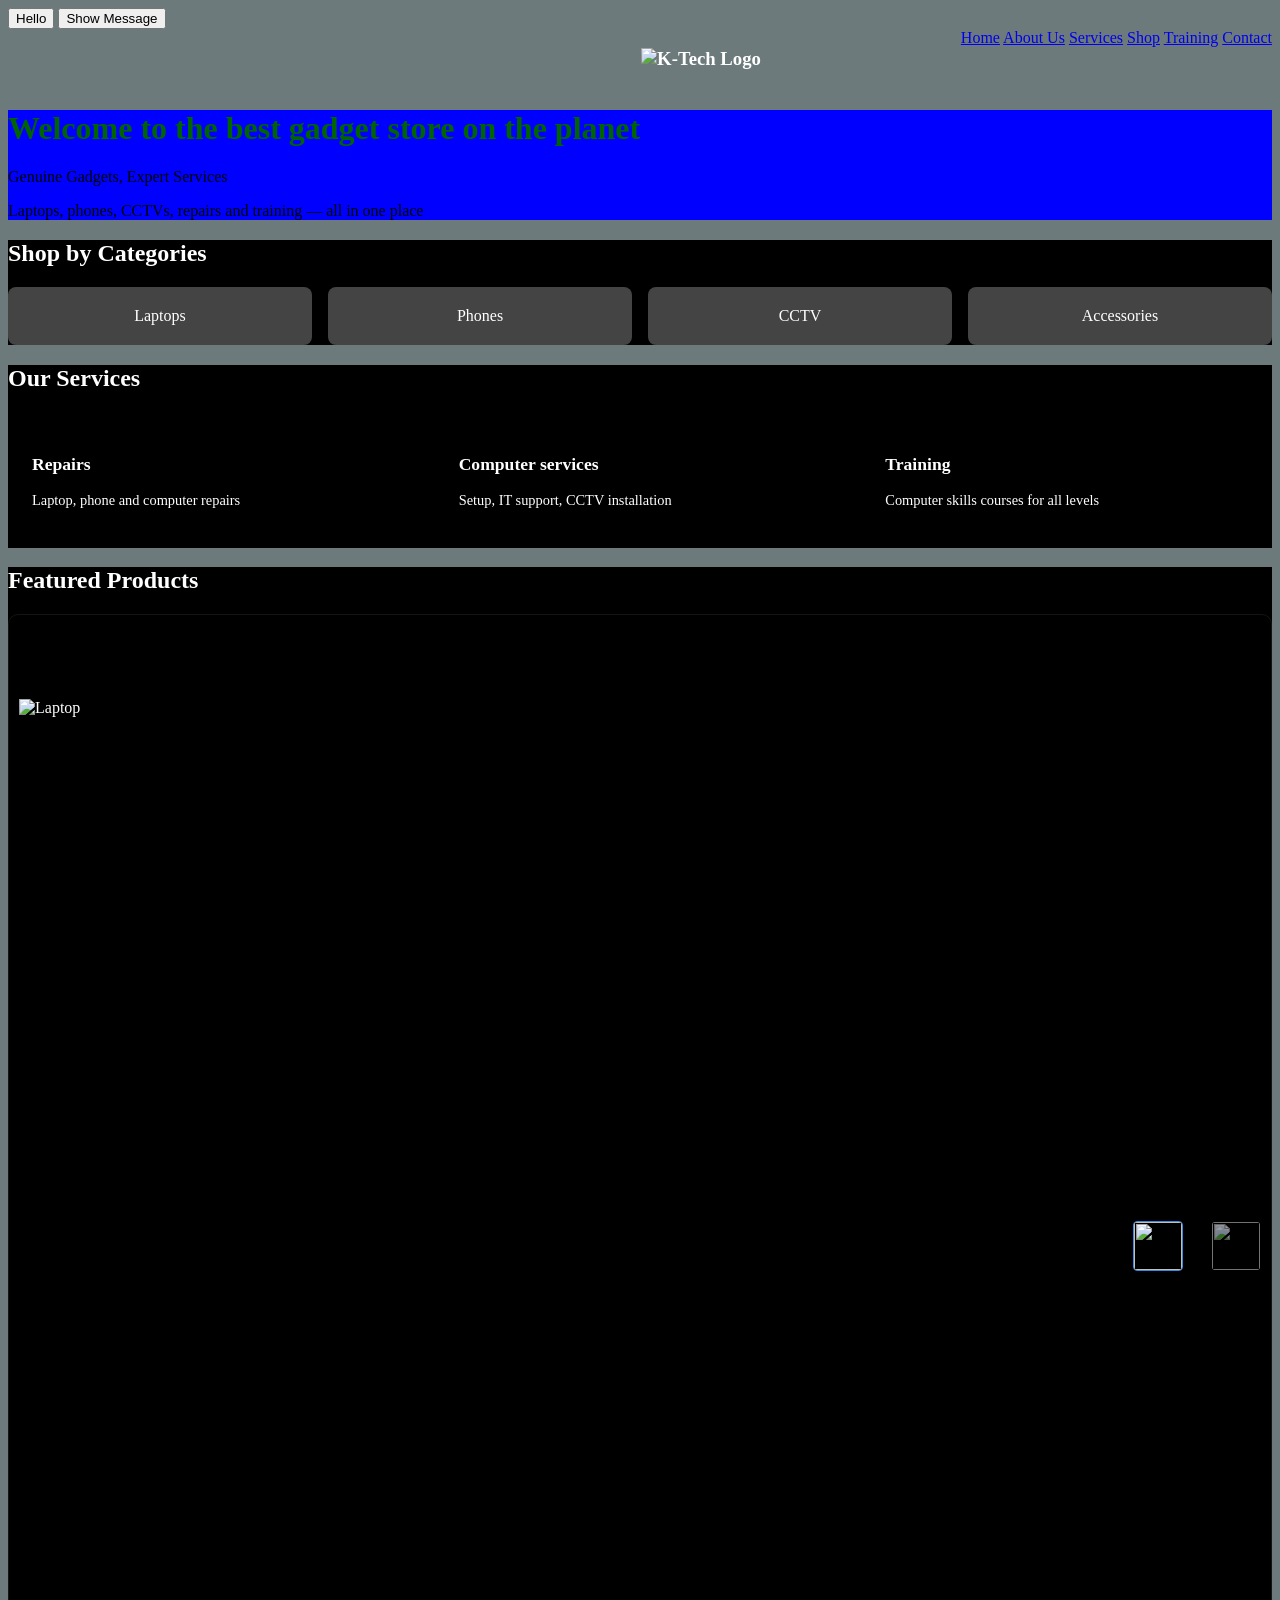
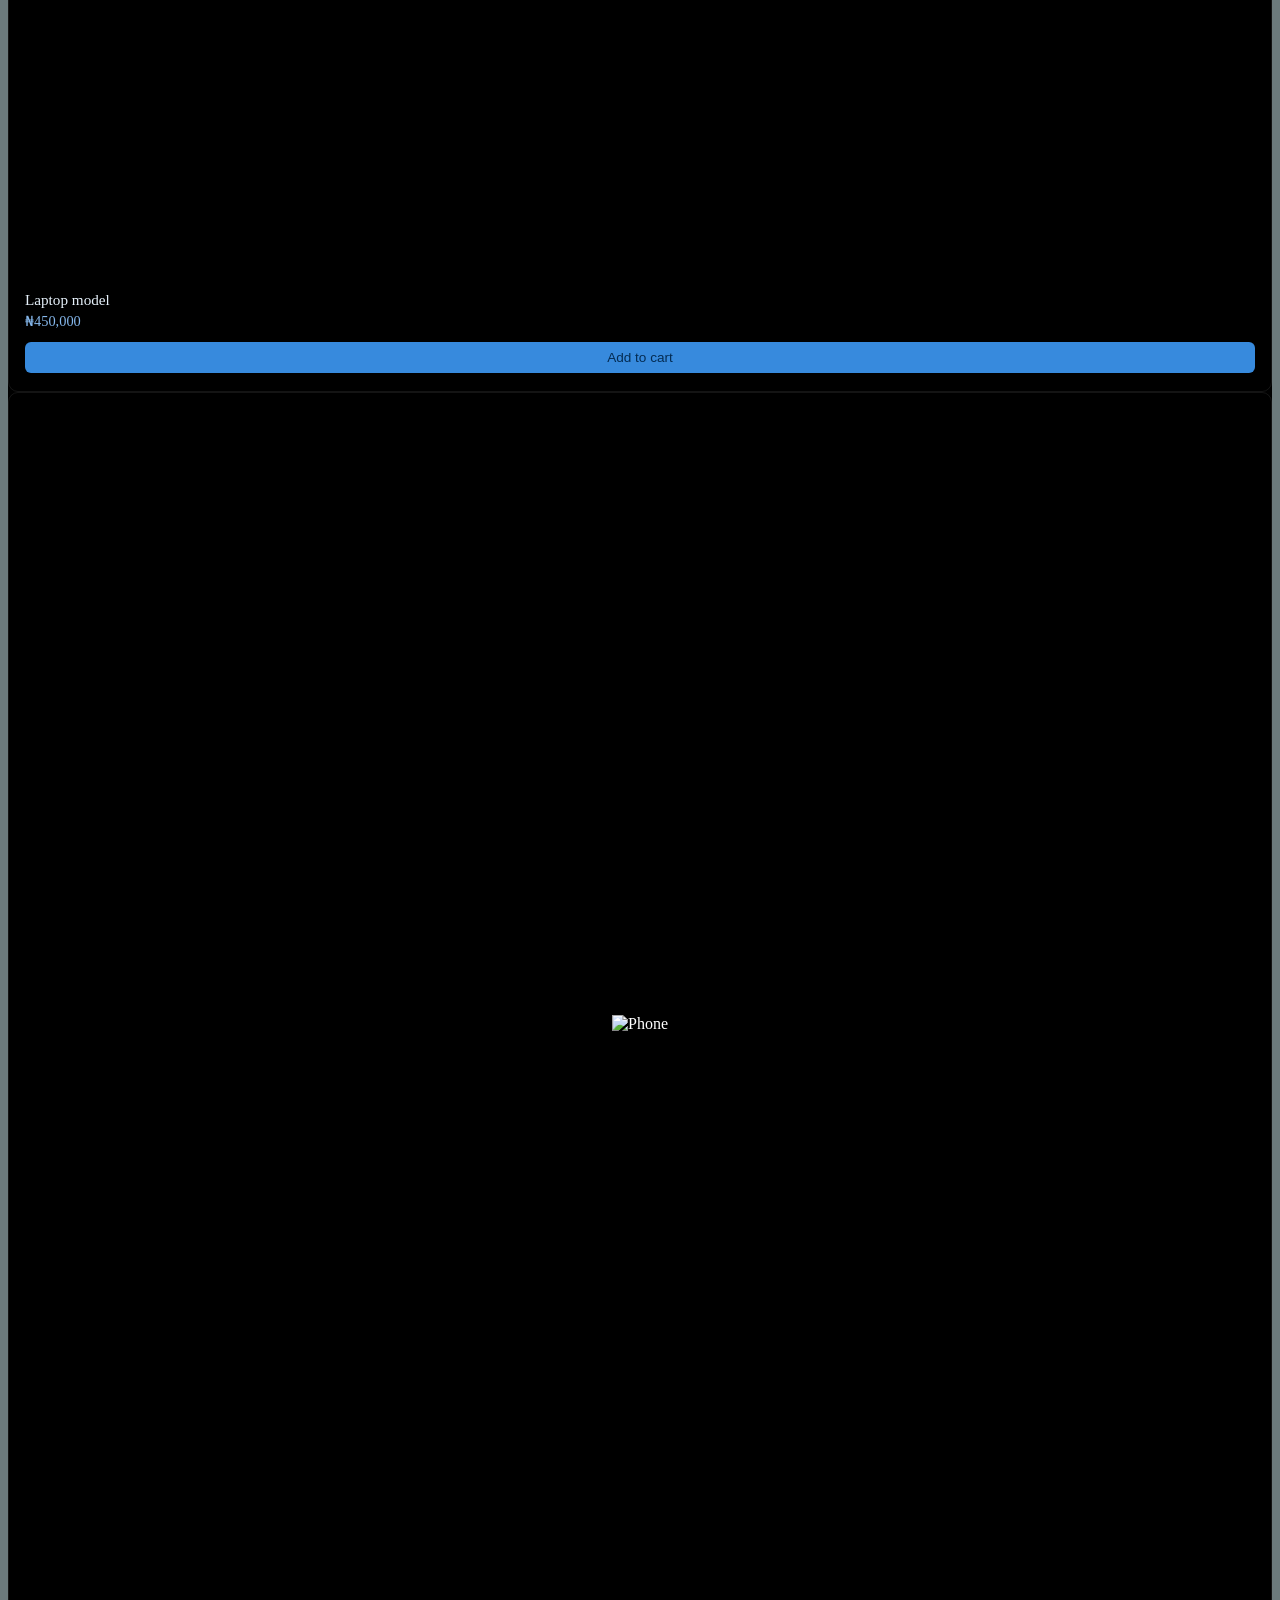
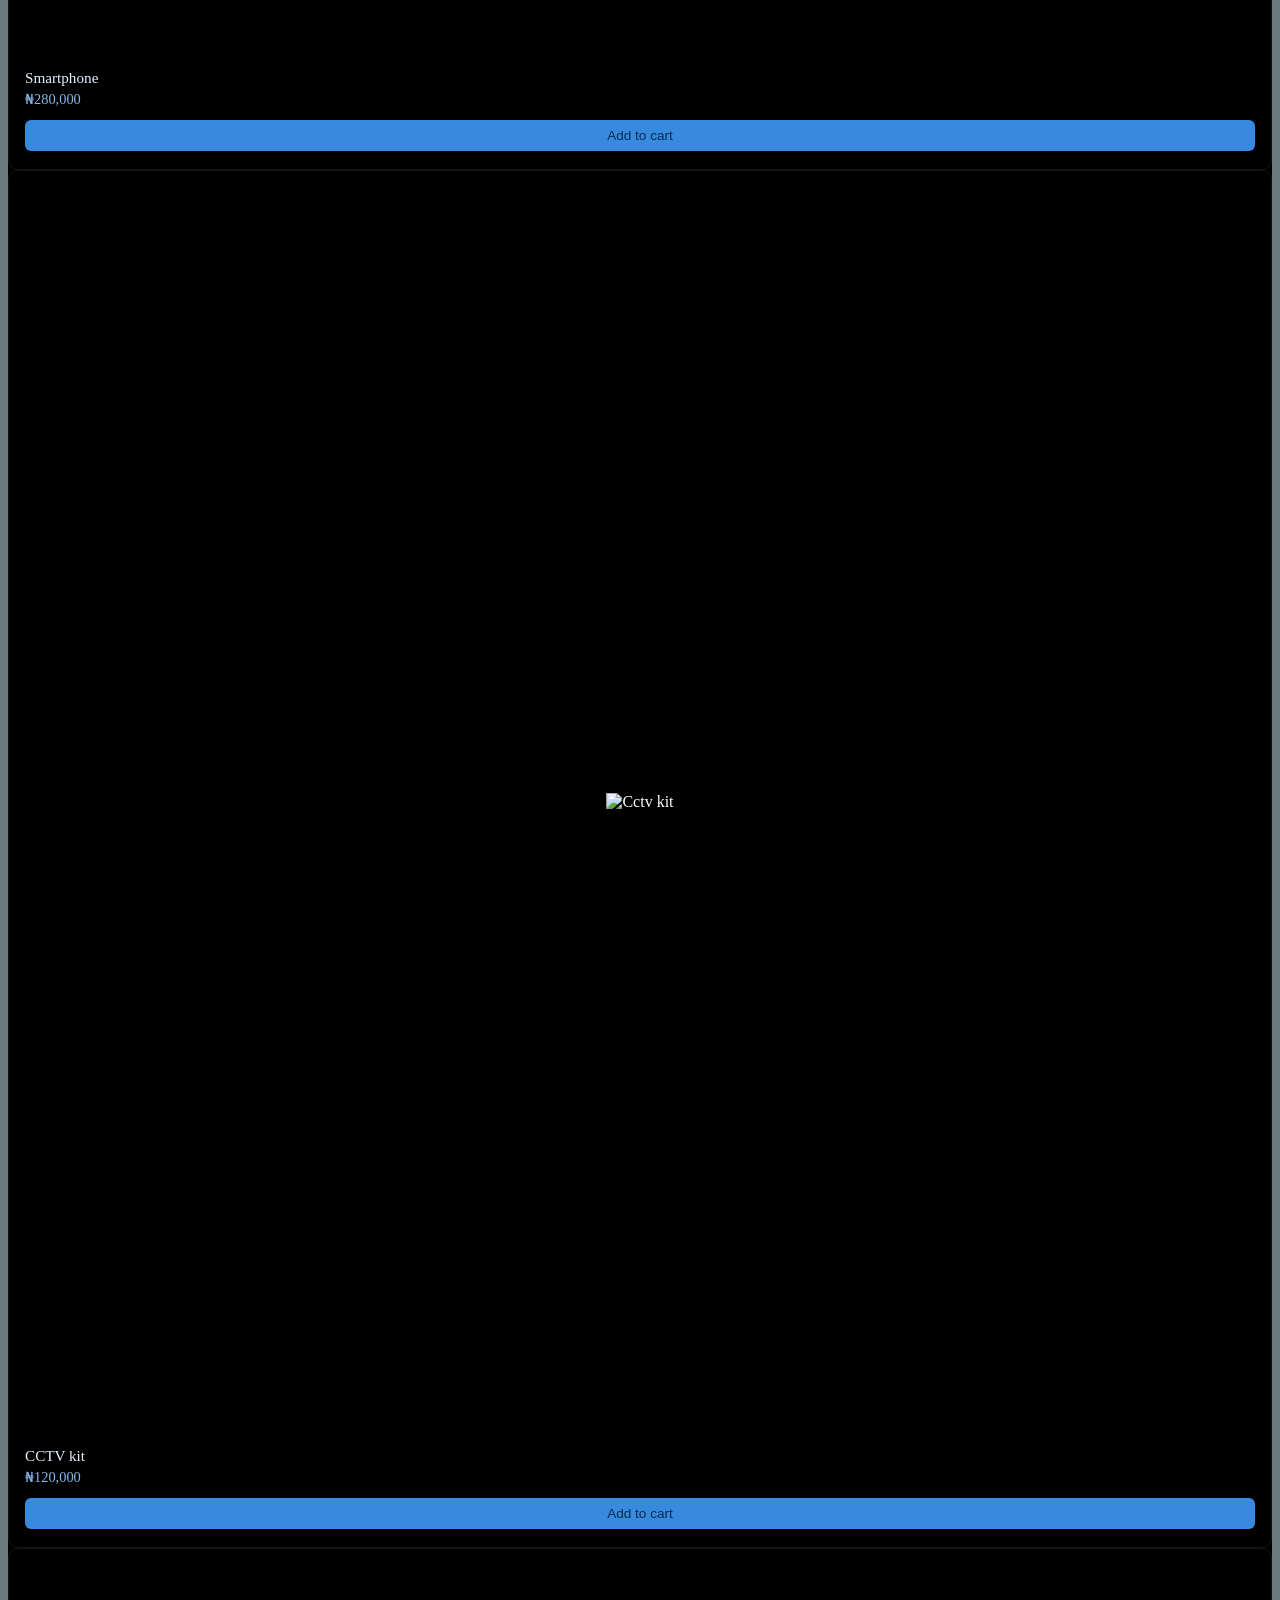
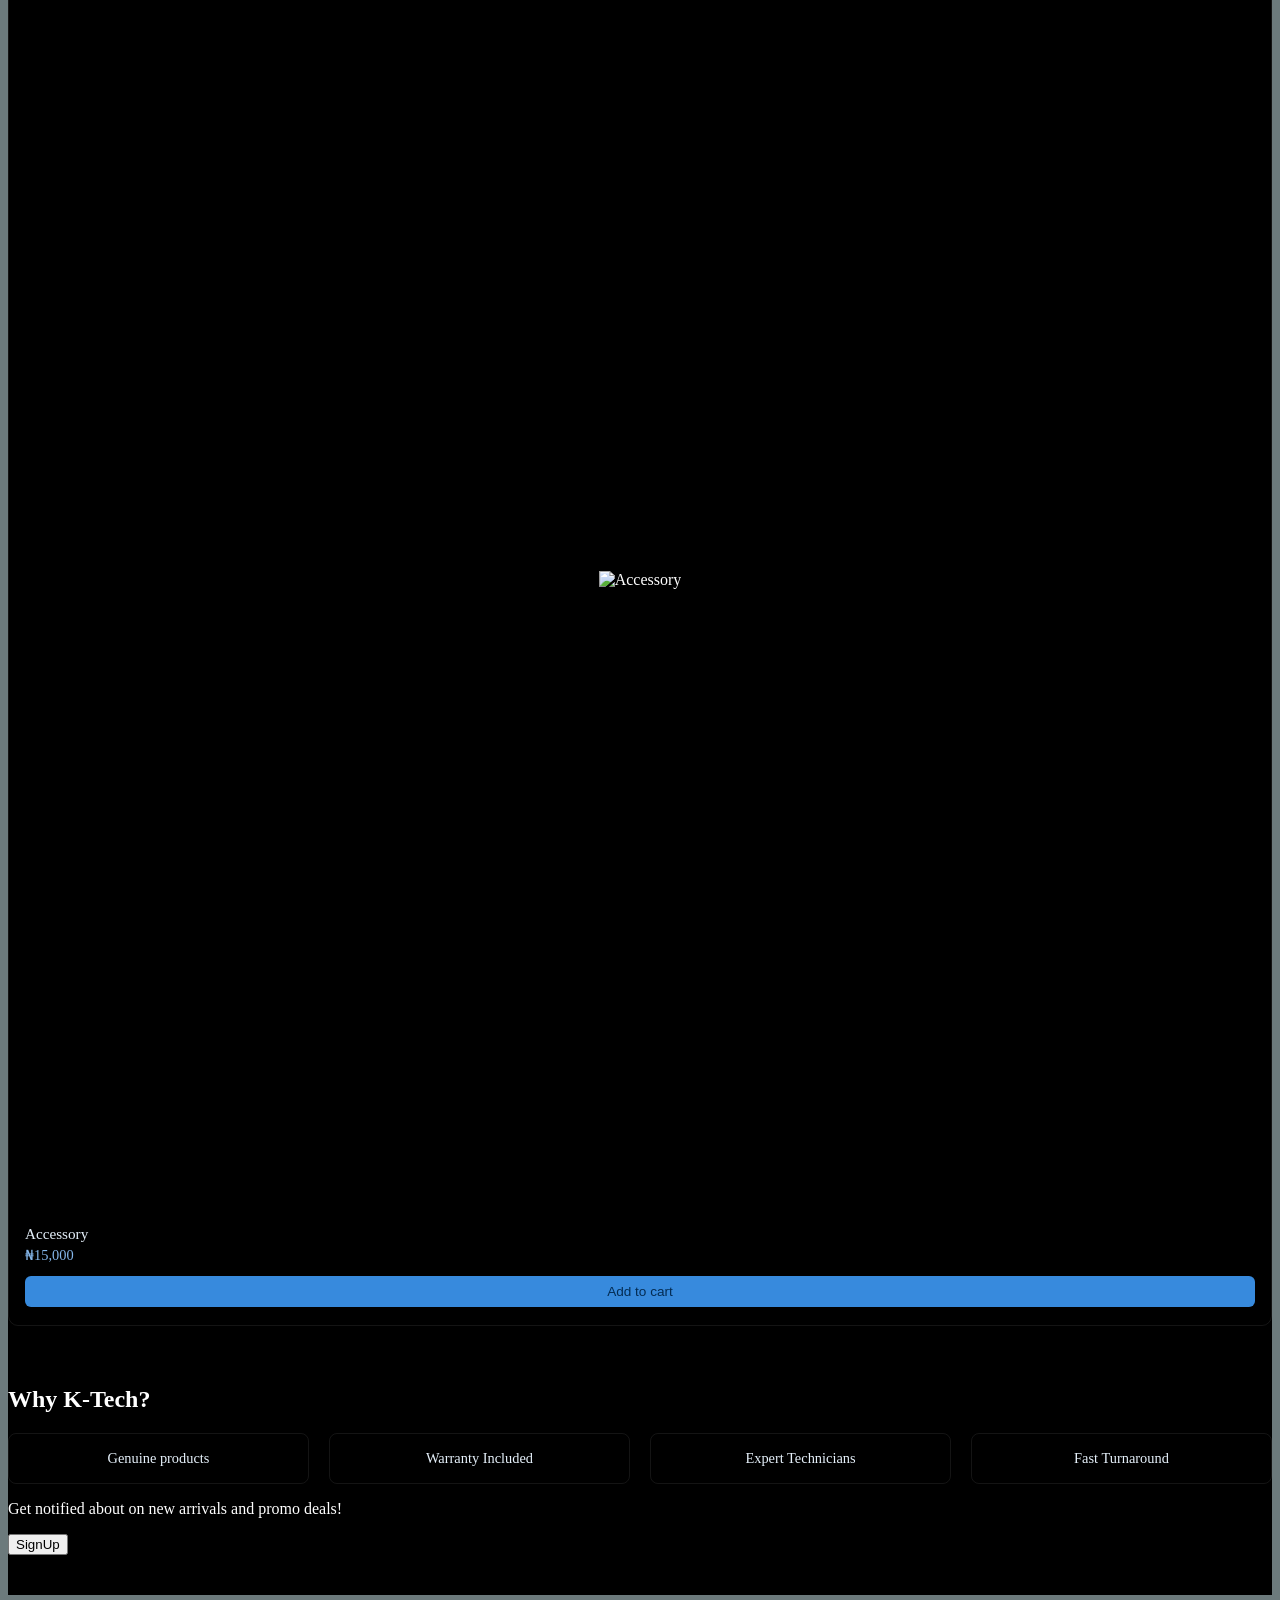
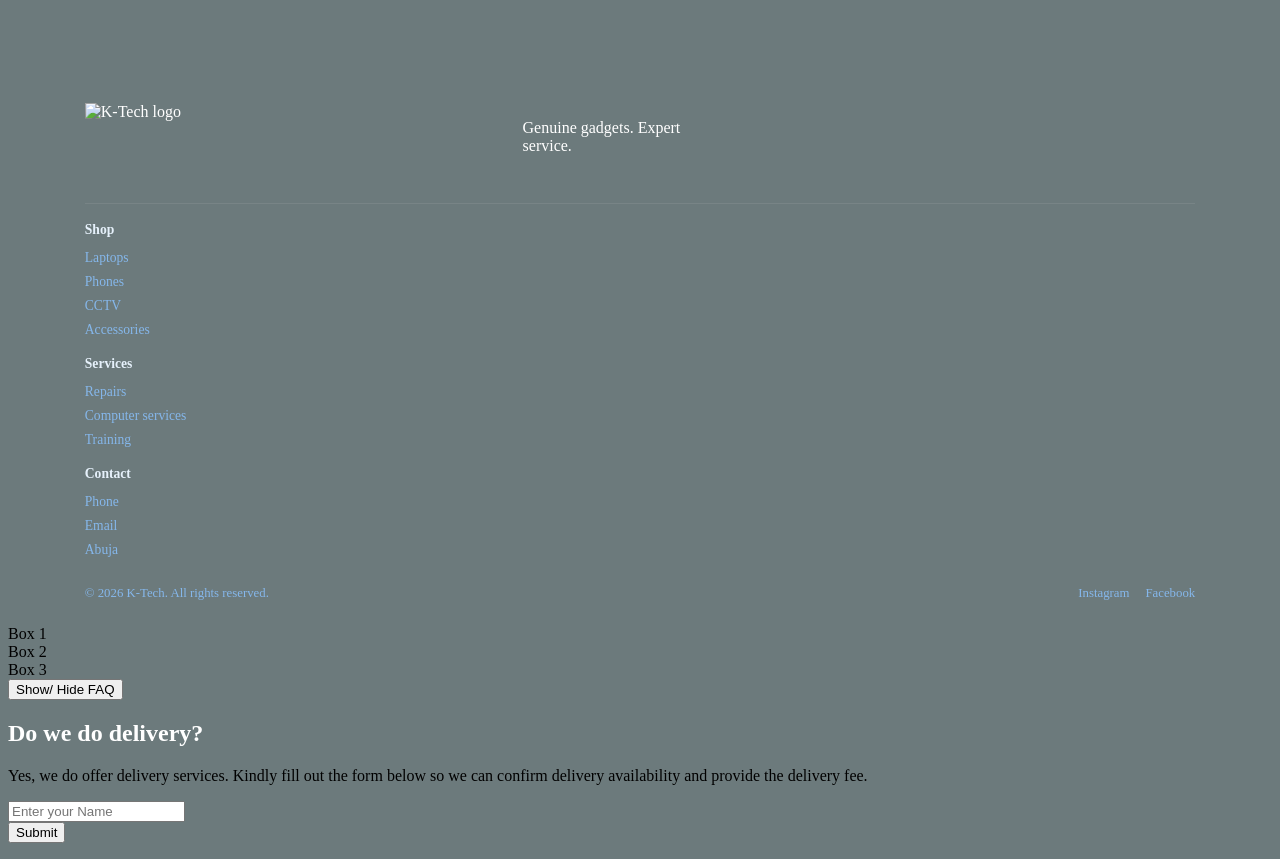
==== index.html @ 4f448a2f "Add files via upload" ====
<!DOCTYPE html>
<html lang="en">
<head>
    <meta charset="UTF-8">
    <meta name="viewport" content="width=device-width, initial-scale=1.0">
    <title>K-Tech</title>
    <link rel="stylesheet" href="style.css">
</head>
<button onclick="greetUser();">Hello</button>
<button id="messageBtn">Show Message</button>

<body>
    <header>
    <div class="Navbar">
        <h3><img class="logo-img" src="images/K-tech logoo.jpg" alt="K-Tech Logo"></h3>
    <nav>
        <a href="sample.html">Home</a>
        <a href="about-us.html">About Us</a>
        <a href="services.html">Services</a>
        <a href="shop.html">Shop</a>
        <a href="training.html">Training</a>
        <a href="contact.html">Contact</a>
    </nav>
    </div>
</header>
    <main>
        <h1>Welcome to K-Tech</h1>
        <p>Genuine Gadgets, Expert Services</p>
        <p>Laptops, phones, CCTVs, repairs and training — all in one place</p>
    </main>
        <section>
            <h2>Shop by Categories</h2>
            <div class="category-grid">
            <div class="category-tile">Laptops</div>
            <div class="category-tile">Phones</div>
            <div class="category-tile">CCTV</div>
            <div class="category-tile">Accessories</div>
        </div>
            </section>  
            <section>
                <h2>Our Services</h2>
                    <div class="services-grid">
                        <div class="service-card">
                <h3>Repairs</h3>
                        <p>Laptop, phone and computer repairs</p>
                    </div>
    <div class="service-card">
        <h3>Computer services</h3>
        <p>Setup, IT support, CCTV installation</p>
    </div>
    <div class="service-card">
      <h3>Training</h3>
      <p>Computer skills courses for all levels</p>
    </div>
  </section>
  <section>
            <h2>Featured Products</h2>
            <div class="Products-grid">
                    <div class="product-card">
                        <div class="product-thumb"> 
       <img class="main-img" src="images/Laptop.jpg" alt="Laptop">
       <div class="thumb-row">
        <img src="images/Laptop2.jpg" class="thumb active" onclick="swapImage(this)">
        <img src="images/Laptop3.jpg" class="thumb" onclick="swapImage(this)">
       </div>
                        </div>
      <div class="product-info">
        <div class="product-name">Laptop model</div>
        <div class="product-price">₦450,000</div>
        <button class="btn-add">Add to cart</button>
      </div>
    </div>
    <div class="product-card">
   <div class="product-thumb">
        <img src="images/Phone.jpg" alt="Phone">
      </div>
      <div class="product-info">
        <div class="product-name">Smartphone</div>
        <div class="product-price">₦280,000</div>
        <button class="btn-add">Add to cart</button>
      </div>
    </div>
    <div class="product-card">
     <div class="product-thumb">
      <img src="images/CCTV.jpg" alt="Cctv kit">
     </div>
      <div class="product-info">
        <div class="product-name">CCTV kit</div>
        <div class="product-price">₦120,000</div>
        <button class="btn-add">Add to cart</button>
      </div>
    </div>
    <div class="product-card">
      <div class="product-thumb">
        <img src="images/Accessories.jpg" alt="Accessory">
      </div>
      <div class="product-info">
        <div class="product-name">Accessory</div>
        <div class="product-price">₦15,000</div>
        <button class="btn-add">Add to cart</button>
      </div>
    </div>
  </div>
        </section>  
        <section class="about-us">
            <h2>Why K-Tech?</h2>
            <div class="badge-grid">
            <div class="badge-item">
        <div class="badge-text">Genuine products</div>
    </div>
    <div class="badge-item">
        <div class="badge-text">Warranty Included</div>
    </div>
    <div class="badge-item">
        <div class="badge-text">Expert Technicians</div>
    </div>
    <div class="badge-item">
        <div class="badge-text">Fast Turnaround</div>
    </div>
    </div>  
            <p>Get notified about on new arrivals and promo deals!</p>
            <button onclick="alert('Signing up...')">SignUp</button>
  </section>
    <footer>
  <div class="footer-top">
    <div class="footer-brand">
       <img class="logo-img footer-logo" src="images/K-tech logoo.jpg" alt="K-Tech logo">
      </div>
      <p>Genuine gadgets. Expert service.</p>
    </div>

    <div class="footer-links">
      <h4>Shop</h4>
      <a href="#">Laptops</a>
      <a href="#">Phones</a>
      <a href="#">CCTV</a>
      <a href="#">Accessories</a>
    </div>

    <div class="footer-links">
      <h4>Services</h4>
      <a href="#">Repairs</a>
      <a href="#">Computer services</a>
      <a href="#">Training</a>
    </div>

    <div class="footer-links">
      <h4>Contact</h4>
      <a href="tel:+2348163387101">Phone</a>
      <a href="mailto:Mrkush@ktech.com">Email</a>
      <a href="#">Abuja</a>
    </div>
  </div>

  <div class="footer-bottom">
    <span>© 2026 K-Tech. All rights reserved.</span>
    <div class="footer-social">
      <a href="#">Instagram</a>
      <a href="#">Facebook</a>
    </div>
  </div>
</footer>
    <div class="container">Box 1</div>
    <div class="container">Box 2</div>
    <div class="container">Box 3</div>
   
    <button id="toggleBtn">Show/ Hide FAQ</button>
      <div id="infoBox">
        <h2>Do we do delivery?</h2>
        <p>
          Yes, we do offer delivery services. Kindly fill out the form below so we can confirm delivery availability and provide the delivery fee.</p>
      </div>
    <form id="ContactForm" action="">
      <input type="text" id= "nameInput" placeholder="Enter your Name"> <br>
      <button type="submit">Submit</button>
    </form>
    <p id="message"></p>
    
    <script src="app.js"></script>
    
    
</body>
</html>
---- style.css ----
body{
    background-color:#6c7a7c;
}
    Main{
        background-color:blue;
    }
    h1{
        color: darkgreen;
}
h2{
    color: white;
}
section{
    background-color:black;
    color: white;
}   
article{
    color: white;
}
footer{
    color: white;
}
.category-grid {
    display: grid;
    grid-template-columns: repeat(auto-fit, minmax(150px, 1fr));
    gap: 16px;
}
.category-tile {
    background-color: #444;
    color: white;
    padding: 20px;
    text-align: center;
    border-radius: 8px;
    transition: background-color 0.3s ease;
}
.category-tile:hover {
  border-color: #378ADD;
  transform: translateY(-3px);
}
.services-grid {
    display: grid;
    grid-template-columns: repeat(auto-fit, minmax(200px, 1fr));
    gap: 16px;
}
.service-card {
    background-color: var(--service-teal);
    padding: 24px;
    border-radius: 8px;
}
.service-card h3 {
  color: var(--text-dark);
  font-size: 1.1rem;
}

.service-card p {
  color: var(--text-mid);
  font-size: 0.9rem;
  margin-top: 6px;
}

.Container{
    background-color:brown;
    color: white;
    max-width: 1100px;
    margin: 0 auto;
    padding: 0 20px;
}
.services{
    display: flex;
    gap: 20px;
    justify-content: center;
}
.services1{
    color: white;
}
.services2{
    color: white;
}
.services3{
    color: white;
}
.Products{
    display: grid;
    gap: 24px;
    justify-content: center;
}
.Product1{
    color: white;
}
.Product2{
    color: white;
}
.Product3{
    color: white;
}
.Product4{
    color: white;
}
.Navbar{
    display: flex;
    gap: 200px;
    justify-content: end;
    color: white;
}
.product-grid {
  display: grid;
  grid-template-columns: repeat(auto-fit, minmax(160px, 1fr));
  gap: 20px;
}

.product-card {
  background: var(--bg-card);
  border: 1px solid rgba(255,255,255,0.08);
  border-radius: 10px;
  overflow: hidden;
  transition: transform 0.15s ease, border-color 0.15s ease;
}

.product-card:hover {
  border-color: #378ADD;
  transform: translateY(-3px);
}

.product-thumb {
  aspect-ratio: 1 / 1;
  background: linear-gradient(135deg, #185FA5, #1D9E75);
  width: 100%;
  display: flex;
    align-items: center;
    Justify-content: center;
    background: var(--bg-card);
}

.product-thumb img {
  max-width: 100%;
  max-height: 100%;
  object-fit: contain;
  margin: 10px;
}

.main-img {
  width: 100%;
  aspect-ratio: 1 / 1;
  object-fit: contain;
  display: block;
  margin-bottom: 10px;
}

.thumb-row {
  display: flex;
  gap: 8px;
}

.thumb {
  width: 48px;
  height: 48px;
  object-fit: cover;
  border-radius: 4px;
  cursor: pointer;
  opacity: 0.6;
  border: 1px solid transparent;
  transition: opacity 0.15s ease, border-color 0.15s ease;
}

.thumb:hover {
  opacity: 0.9;
}

.thumb.active {
  opacity: 1;
  border-color: #378ADD;
}

.product-info {
  padding: 14px 16px 18px;
}

.product-name {
  font-weight: 500;
  color: #E6F1FB;
  font-size: 0.95rem;
}

.product-price {
  color: #85B7EB;
  font-size: 0.9rem;
  margin-top: 4px;
  margin-bottom: 12px;
}

.btn-add {
  width: 100%;
  padding: 8px 0;
  background: #378ADD;
  color: #042C53;
  border: none;
  border-radius: 6px;
  font-weight: 500;
  font-size: 0.85rem;
  cursor: pointer;
  transition: background 0.15s ease;
}

.btn-add:hover {
  background: #85B7EB;
}
.about-us{ 
    padding: 40px 0;
}
.badge-grid {
  display: grid;
  grid-template-columns: repeat(auto-fit, minmax(140px, 1fr));
  gap: 20px;
  margin-top: 20px;
}

.badge-item {
  background: var(--bg-card);
  border: 1px solid rgba(255,255,255,0.08);
  border-radius: 8px;
  padding: 16px;
  text-align: center;
}

.badge-text {
  color: #E6F1FB;
  font-size: 0.9rem;
  font-weight: 500;
}
footer {
  background: var(--bg-card);
  padding: 48px 6vw 24px;
  margin-top: 60px;
}

.footer-top {
  display: grid;
  grid-template-columns: 2fr 1fr 1fr 1fr;
  gap: 32px;
  padding-bottom: 32px;
  border-bottom: 1px solid rgba(255,255,255,0.08);
}

.logo-img {
  max-width: 100%;
  height: auto;
  display: block;
}
.footer-brand p {
  color: gold;
  font-size: 0.85rem;
  margin-top: 8px;
  justify-items: left;
  align-items: center;
}

.footer-links h4 {
  color: #E6F1FB;
  font-size: 0.85rem;
  margin-bottom: 12px;
}

.footer-links a {
  display: block;
  color: #85B7EB;
  font-size: 0.85rem;
  text-decoration: none;
  margin-bottom: 8px;
  transition: color 0.15s ease;
}

.footer-links a:hover {
  color: #E6F1FB;
}

.footer-bottom {
  display: flex;
  flex-wrap: wrap;
  justify-content: space-between;
  align-items: center;
  padding-top: 20px;
  font-size: 0.8rem;
  color: #85B7EB;
}

.footer-social {
  display: flex;
  gap: 16px;
}

.footer-social a {
  color: #85B7EB;
  text-decoration: none;
}

.footer-social a:hover {
  color: #E6F1FB;
}

@media (max-width: 640px) {
  .footer-top {
    grid-template-columns: 1fr 1fr;
  }
}

.hidden{
  display: none;
  color: white;
}
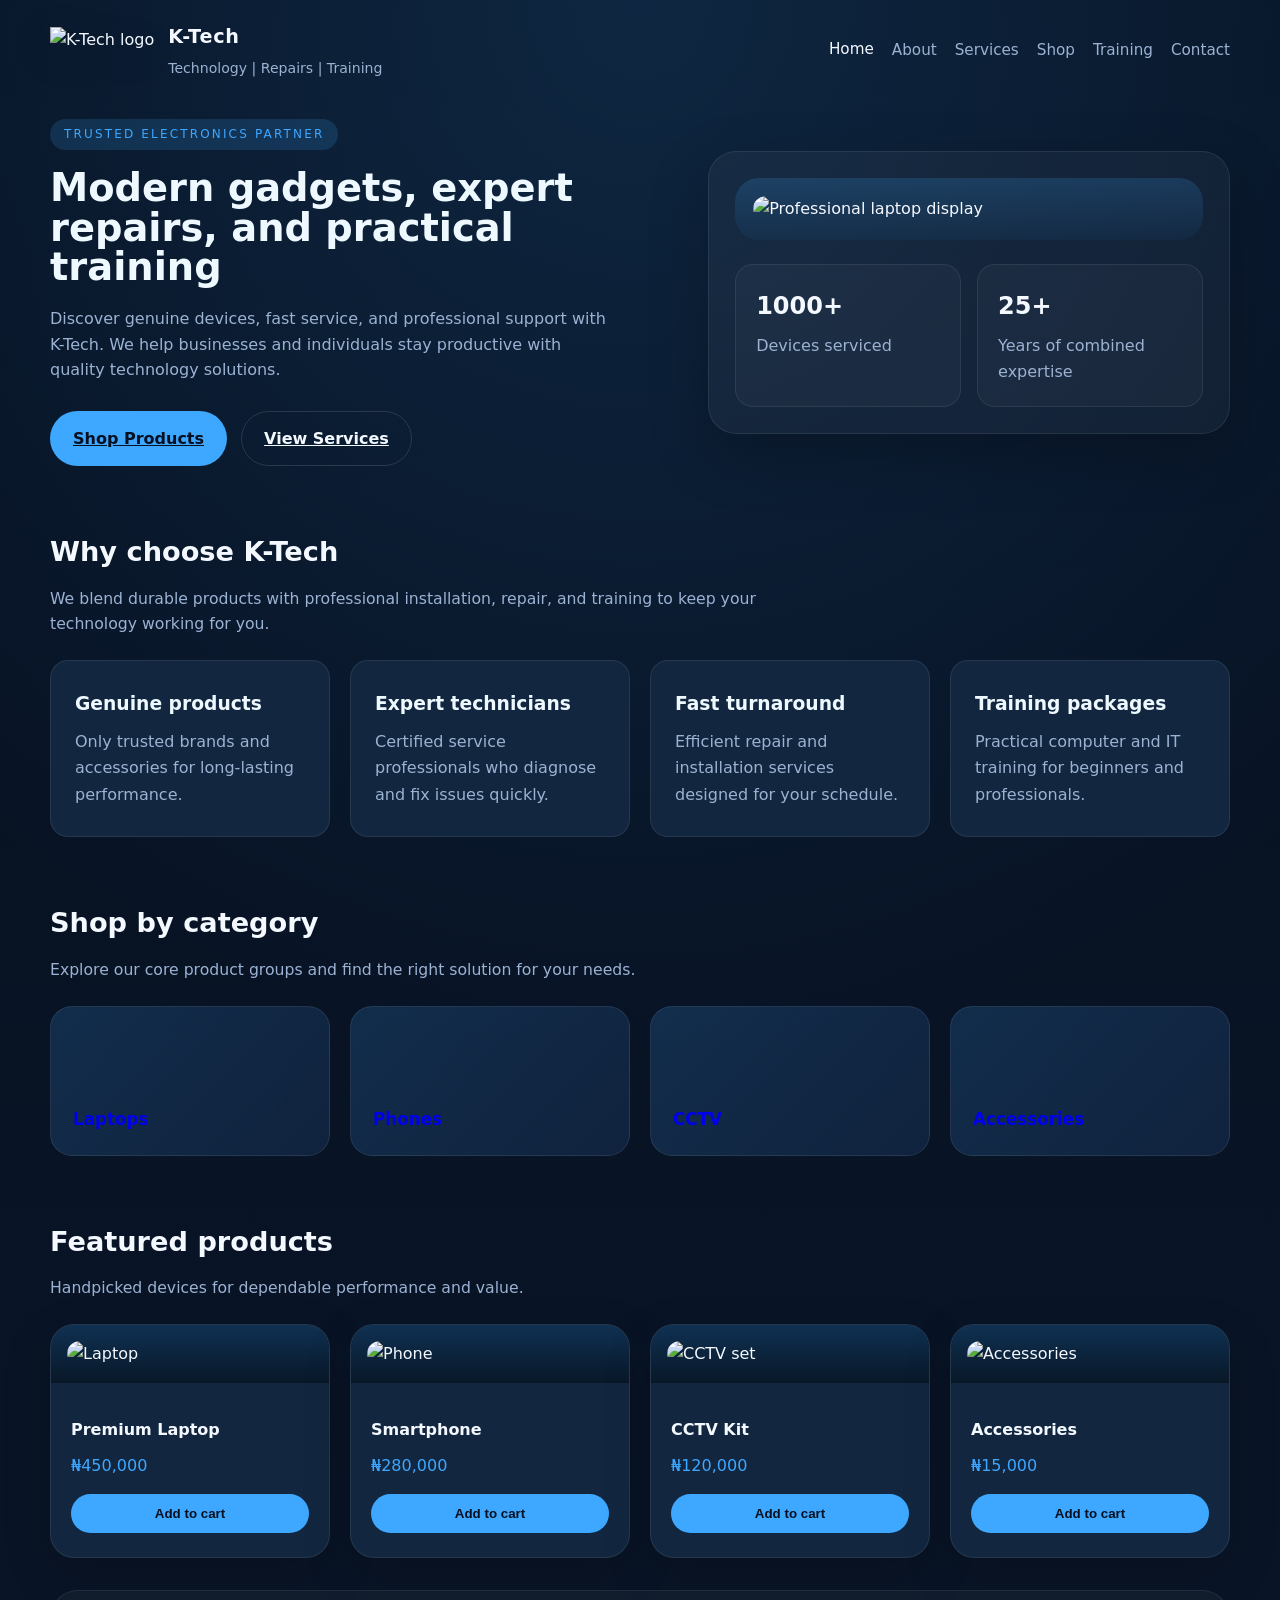
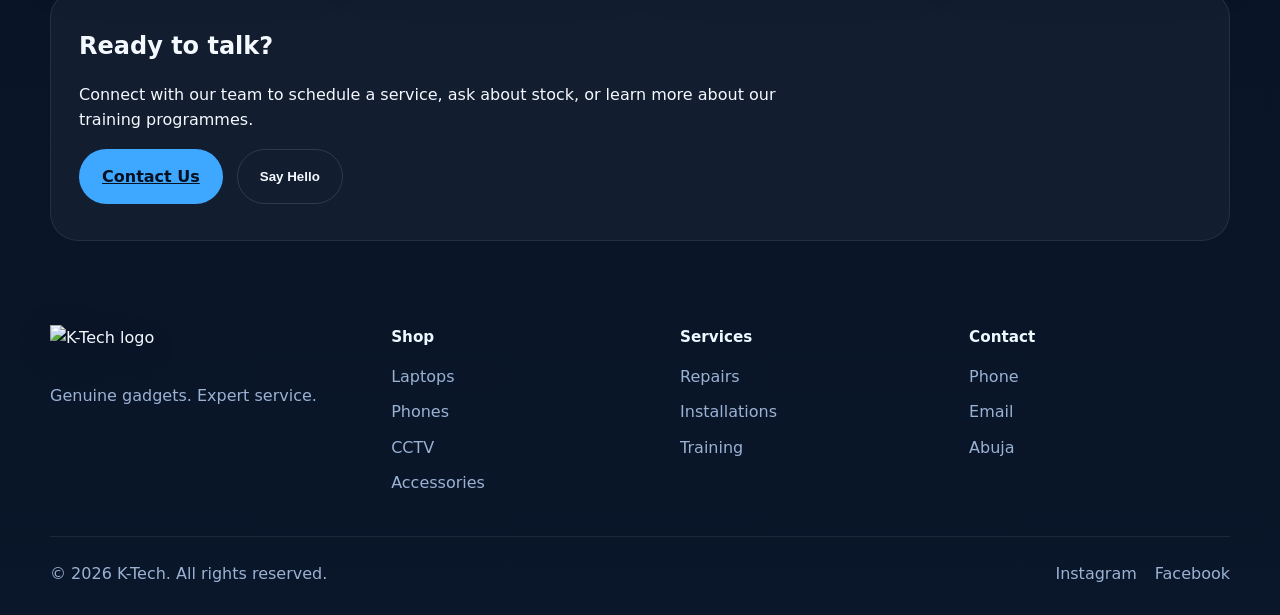
==== commit 6ab2b2a7: "Add files via upload" ====
--- a/index.html
+++ b/index.html
@@ -1,183 +1,206 @@
-<!DOCTYPE html>
-<html lang="en">
-<head>
-    <meta charset="UTF-8">
-    <meta name="viewport" content="width=device-width, initial-scale=1.0">
-    <title>K-Tech</title>
-    <link rel="stylesheet" href="style.css">
-</head>
-<button onclick="greetUser();">Hello</button>
-<button id="messageBtn">Show Message</button>
-
-<body>
-    <header>
-    <div class="Navbar">
-        <h3><img class="logo-img" src="images/K-tech logoo.jpg" alt="K-Tech Logo"></h3>
-    <nav>
-        <a href="sample.html">Home</a>
-        <a href="about-us.html">About Us</a>
-        <a href="services.html">Services</a>
-        <a href="shop.html">Shop</a>
-        <a href="training.html">Training</a>
-        <a href="contact.html">Contact</a>
-    </nav>
-    </div>
-</header>
-    <main>
-        <h1>Welcome to K-Tech</h1>
-        <p>Genuine Gadgets, Expert Services</p>
-        <p>Laptops, phones, CCTVs, repairs and training — all in one place</p>
-    </main>
-        <section>
-            <h2>Shop by Categories</h2>
-            <div class="category-grid">
-            <div class="category-tile">Laptops</div>
-            <div class="category-tile">Phones</div>
-            <div class="category-tile">CCTV</div>
-            <div class="category-tile">Accessories</div>
-        </div>
-            </section>  
-            <section>
-                <h2>Our Services</h2>
-                    <div class="services-grid">
-                        <div class="service-card">
-                <h3>Repairs</h3>
-                        <p>Laptop, phone and computer repairs</p>
-                    </div>
-    <div class="service-card">
-        <h3>Computer services</h3>
-        <p>Setup, IT support, CCTV installation</p>
-    </div>
-    <div class="service-card">
-      <h3>Training</h3>
-      <p>Computer skills courses for all levels</p>
-    </div>
-  </section>
-  <section>
-            <h2>Featured Products</h2>
-            <div class="Products-grid">
-                    <div class="product-card">
-                        <div class="product-thumb"> 
-       <img class="main-img" src="images/Laptop.jpg" alt="Laptop">
-       <div class="thumb-row">
-        <img src="images/Laptop2.jpg" class="thumb active" onclick="swapImage(this)">
-        <img src="images/Laptop3.jpg" class="thumb" onclick="swapImage(this)">
-       </div>
-                        </div>
-      <div class="product-info">
-        <div class="product-name">Laptop model</div>
-        <div class="product-price">₦450,000</div>
-        <button class="btn-add">Add to cart</button>
-      </div>
-    </div>
-    <div class="product-card">
-   <div class="product-thumb">
-        <img src="images/Phone.jpg" alt="Phone">
-      </div>
-      <div class="product-info">
-        <div class="product-name">Smartphone</div>
-        <div class="product-price">₦280,000</div>
-        <button class="btn-add">Add to cart</button>
-      </div>
-    </div>
-    <div class="product-card">
-     <div class="product-thumb">
-      <img src="images/CCTV.jpg" alt="Cctv kit">
-     </div>
-      <div class="product-info">
-        <div class="product-name">CCTV kit</div>
-        <div class="product-price">₦120,000</div>
-        <button class="btn-add">Add to cart</button>
-      </div>
-    </div>
-    <div class="product-card">
-      <div class="product-thumb">
-        <img src="images/Accessories.jpg" alt="Accessory">
-      </div>
-      <div class="product-info">
-        <div class="product-name">Accessory</div>
-        <div class="product-price">₦15,000</div>
-        <button class="btn-add">Add to cart</button>
-      </div>
-    </div>
-  </div>
-        </section>  
-        <section class="about-us">
-            <h2>Why K-Tech?</h2>
-            <div class="badge-grid">
-            <div class="badge-item">
-        <div class="badge-text">Genuine products</div>
-    </div>
-    <div class="badge-item">
-        <div class="badge-text">Warranty Included</div>
-    </div>
-    <div class="badge-item">
-        <div class="badge-text">Expert Technicians</div>
-    </div>
-    <div class="badge-item">
-        <div class="badge-text">Fast Turnaround</div>
-    </div>
-    </div>  
-            <p>Get notified about on new arrivals and promo deals!</p>
-            <button onclick="alert('Signing up...')">SignUp</button>
-  </section>
-    <footer>
-  <div class="footer-top">
-    <div class="footer-brand">
-       <img class="logo-img footer-logo" src="images/K-tech logoo.jpg" alt="K-Tech logo">
-      </div>
-      <p>Genuine gadgets. Expert service.</p>
-    </div>
-
-    <div class="footer-links">
-      <h4>Shop</h4>
-      <a href="#">Laptops</a>
-      <a href="#">Phones</a>
-      <a href="#">CCTV</a>
-      <a href="#">Accessories</a>
-    </div>
-
-    <div class="footer-links">
-      <h4>Services</h4>
-      <a href="#">Repairs</a>
-      <a href="#">Computer services</a>
-      <a href="#">Training</a>
-    </div>
-
-    <div class="footer-links">
-      <h4>Contact</h4>
-      <a href="tel:+2348163387101">Phone</a>
-      <a href="mailto:Mrkush@ktech.com">Email</a>
-      <a href="#">Abuja</a>
-    </div>
-  </div>
-
-  <div class="footer-bottom">
-    <span>© 2026 K-Tech. All rights reserved.</span>
-    <div class="footer-social">
-      <a href="#">Instagram</a>
-      <a href="#">Facebook</a>
-    </div>
-  </div>
-</footer>
-    <div class="container">Box 1</div>
-    <div class="container">Box 2</div>
-    <div class="container">Box 3</div>
-   
-    <button id="toggleBtn">Show/ Hide FAQ</button>
-      <div id="infoBox">
-        <h2>Do we do delivery?</h2>
-        <p>
-          Yes, we do offer delivery services. Kindly fill out the form below so we can confirm delivery availability and provide the delivery fee.</p>
-      </div>
-    <form id="ContactForm" action="">
-      <input type="text" id= "nameInput" placeholder="Enter your Name"> <br>
-      <button type="submit">Submit</button>
-    </form>
-    <p id="message"></p>
-    
-    <script src="app.js"></script>
-    
-    
-</body>
-</html>+﻿<!DOCTYPE html>
+<html lang="en">
+<head>
+  <meta charset="UTF-8">
+  <meta name="viewport" content="width=device-width, initial-scale=1.0">
+  <title>K-Tech | Professional Electronics & Services</title>
+  <link rel="stylesheet" href="style.css">
+</head>
+<body>
+  <div class="page-shell">
+    <header class="site-header">
+      <a href="index.html" class="brand-link">
+        <img class="logo-img" src="images/K-Tech logo.png" alt="K-Tech logo">
+        <div class="brand-copy">
+          <span class="brand-title">K-Tech</span>
+          <span class="brand-tagline">Technology | Repairs | Training</span>
+        </div>
+      </a>
+
+      <nav class="main-nav">
+        <a href="index.html" class="active">Home</a>
+        <a href="about-us.html">About</a>
+        <a href="services.html">Services</a>
+        <a href="shop.html">Shop</a>
+        <a href="training.html">Training</a>
+        <a href="contact.html">Contact</a>
+      </nav>
+    </header>
+
+    <main class="content">
+      <section class="hero section">
+        <div class="hero-copy">
+          <span class="eyebrow">Trusted electronics partner</span>
+          <h1>Modern gadgets, expert repairs, and practical training</h1>
+          <p>Discover genuine devices, fast service, and professional support with K-Tech. We help businesses and individuals stay productive with quality technology solutions.</p>
+          <div class="hero-actions">
+            <a href="shop.html" class="btn btn-primary">Shop Products</a>
+            <a href="services.html" class="btn btn-secondary">View Services</a>
+          </div>
+        </div>
+
+        <div class="hero-card">
+          <div class="hero-image">
+            <img src="images/Laptop.jpg" alt="Professional laptop display">
+          </div>
+          <div class="hero-stats">
+            <div class="stat-item">
+              <strong>1000+</strong>
+              <span>Devices serviced</span>
+            </div>
+            <div class="stat-item">
+              <strong>25+</strong>
+              <span>Years of combined expertise</span>
+            </div>
+          </div>
+        </div>
+      </section>
+
+      <section class="section highlight-grid">
+        <div class="section-heading">
+          <h2>Why choose K-Tech</h2>
+          <p>We blend durable products with professional installation, repair, and training to keep your technology working for you.</p>
+        </div>
+        <div class="badge-grid">
+          <div class="badge-item">
+            <h3>Genuine products</h3>
+            <p>Only trusted brands and accessories for long-lasting performance.</p>
+          </div>
+          <div class="badge-item">
+            <h3>Expert technicians</h3>
+            <p>Certified service professionals who diagnose and fix issues quickly.</p>
+          </div>
+          <div class="badge-item">
+            <h3>Fast turnaround</h3>
+            <p>Efficient repair and installation services designed for your schedule.</p>
+          </div>
+          <div class="badge-item">
+            <h3>Training packages</h3>
+            <p>Practical computer and IT training for beginners and professionals.</p>
+          </div>
+        </div>
+      </section>
+
+      <section class="section category-section">
+        <div class="section-heading">
+          <h2>Shop by category</h2>
+          <p>Explore our core product groups and find the right solution for your needs.</p>
+        </div>
+        <div class="category-grid">
+          <a href="shop.html" class="category-tile">
+            <span class="category-label">Laptops</span>
+          </a>
+          <a href="shop.html" class="category-tile">
+            <span class="category-label">Phones</span>
+          </a>
+          <a href="shop.html" class="category-tile">
+            <span class="category-label">CCTV</span>
+          </a>
+          <a href="shop.html" class="category-tile">
+            <span class="category-label">Accessories</span>
+          </a>
+        </div>
+      </section>
+
+      <section class="section product-section">
+        <div class="section-heading">
+          <h2>Featured products</h2>
+          <p>Handpicked devices for dependable performance and value.</p>
+        </div>
+        <div class="product-grid">
+          <article class="product-card">
+            <div class="product-thumb">
+              <img class="main-img" src="images/Laptop.jpg" alt="Laptop">
+            </div>
+            <div class="product-info">
+              <div class="product-name">Premium Laptop</div>
+              <div class="product-price">₦450,000</div>
+              <button class="btn-add">Add to cart</button>
+            </div>
+          </article>
+          <article class="product-card">
+            <div class="product-thumb">
+              <img src="images/Phone.jpg" alt="Phone">
+            </div>
+            <div class="product-info">
+              <div class="product-name">Smartphone</div>
+              <div class="product-price">₦280,000</div>
+              <button class="btn-add">Add to cart</button>
+            </div>
+          </article>
+          <article class="product-card">
+            <div class="product-thumb">
+              <img src="images/CCTV.jpg" alt="CCTV set">
+            </div>
+            <div class="product-info">
+              <div class="product-name">CCTV Kit</div>
+              <div class="product-price">₦120,000</div>
+              <button class="btn-add">Add to cart</button>
+            </div>
+          </article>
+          <article class="product-card">
+            <div class="product-thumb">
+              <img src="images/Accessories.jpg" alt="Accessories">
+            </div>
+            <div class="product-info">
+              <div class="product-name">Accessories</div>
+              <div class="product-price">₦15,000</div>
+              <button class="btn-add">Add to cart</button>
+            </div>
+          </article>
+        </div>
+      </section>
+
+      <section class="section contact-preview">
+        <div class="contact-copy">
+          <h2>Ready to talk?</h2>
+          <p>Connect with our team to schedule a service, ask about stock, or learn more about our training programmes.</p>
+          <div class="hero-actions">
+            <a href="contact.html" class="btn btn-primary">Contact Us</a>
+            <button onclick="greetUser();" class="btn btn-secondary">Say Hello</button>
+          </div>
+        </div>
+      </section>
+    </main>
+
+    <footer class="site-footer">
+      <div class="footer-top">
+        <div class="footer-brand">
+          <img class="logo-img footer-logo" src="images/K-Tech logo.png" alt="K-Tech logo">
+          <div>
+            <p>Genuine gadgets. Expert service.</p>
+          </div>
+        </div>
+        <div class="footer-links">
+          <h4>Shop</h4>
+          <a href="#">Laptops</a>
+          <a href="#">Phones</a>
+          <a href="#">CCTV</a>
+          <a href="#">Accessories</a>
+        </div>
+        <div class="footer-links">
+          <h4>Services</h4>
+          <a href="#">Repairs</a>
+          <a href="#">Installations</a>
+          <a href="#">Training</a>
+        </div>
+        <div class="footer-links">
+          <h4>Contact</h4>
+          <a href="tel:+2348163387101">Phone</a>
+          <a href="mailto:Mrkush@ktech.com">Email</a>
+          <a href="#">Abuja</a>
+        </div>
+      </div>
+      <div class="footer-bottom">
+        <span>© 2026 K-Tech. All rights reserved.</span>
+        <div class="footer-social">
+          <a href="#">Instagram</a>
+          <a href="#">Facebook</a>
+        </div>
+      </div>
+    </footer>
+  </div>
+
+  <script src="app.js"></script>
+</body>
+</html>
--- a/style.css
+++ b/style.css
@@ -1,310 +1,471 @@
-
-body{
-    background-color:#6c7a7c;
+﻿:root {
+  --bg: #081725;
+  --card: #0f1f36;
+  --surface: #12273f;
+  --accent: #3ea7ff;
+  --accent-soft: #3d8cff;
+  --text: #f4f8ff;
+  --muted: #9bb2d3;
+  --border: rgba(255,255,255,0.08);
+  --shadow: 0 20px 60px rgba(0,0,0,0.24);
+}
+
+* {
+  box-sizing: border-box;
+}
+
+html, body {
+  margin: 0;
+  min-height: 100%;
+  font-family: Inter, system-ui, -apple-system, 'Segoe UI', Roboto, 'Helvetica Neue', Arial, sans-serif;
+  color: var(--text);
+  background: radial-gradient(circle at top, rgba(62,167,255,0.15) 0%, transparent 46%), linear-gradient(180deg, #061020 0%, #0a1629 100%);
+}
+
+body {
+  line-height: 1.6;
+}
+
+img {
+  max-width: 100%;
+  display: block;
+}
+
+.page-shell {
+  min-height: 100vh;
+  display: flex;
+  flex-direction: column;
+}
+
+.site-header,
+.site-footer,
+.section {
+  width: min(1180px, calc(100% - 40px));
+  margin: 0 auto;
+}
+
+.site-header {
+  display: flex;
+  align-items: center;
+  justify-content: space-between;
+  padding: 22px 0 16px;
+}
+
+.brand-link {
+  display: inline-flex;
+  align-items: center;
+  gap: 14px;
+  text-decoration: none;
+  color: inherit;
+}
+
+.logo-img {
+  height: 48px;
+  width: auto;
+  filter: drop-shadow(0 10px 20px rgba(0, 0, 0, 0.15));
+}
+
+.brand-copy {
+  display: grid;
+  gap: 4px;
+}
+
+.brand-title {
+  font-size: 1.2rem;
+  font-weight: 700;
+  letter-spacing: 0.04em;
+}
+
+.brand-tagline {
+  color: var(--muted);
+  font-size: 0.88rem;
+}
+
+.main-nav {
+  display: flex;
+  flex-wrap: wrap;
+  gap: 18px;
+  align-items: center;
+  justify-content: flex-end;
+}
+
+.main-nav a {
+  color: var(--muted);
+  text-decoration: none;
+  font-size: 0.95rem;
+  transition: color 0.2s ease, transform 0.2s ease;
+}
+
+.main-nav a:hover,
+.main-nav a.active {
+  color: var(--text);
+  transform: translateY(-1px);
+}
+
+.content {
+  flex: 1;
+  padding-bottom: 40px;
+}
+
+.section {
+  padding: 32px 0;
+}
+
+.hero {
+  display: grid;
+  grid-template-columns: 1.2fr 1fr;
+  gap: 32px;
+  align-items: center;
+  padding-top: 24px;
+}
+
+.hero-copy {
+  max-width: 570px;
+}
+
+.eyebrow {
+  display: inline-block;
+  margin-bottom: 18px;
+  padding: 6px 14px;
+  border-radius: 999px;
+  background: rgba(62,167,255,0.16);
+  color: var(--accent);
+  text-transform: uppercase;
+  letter-spacing: 0.18em;
+  font-size: 0.75rem;
+}
+
+.hero-copy h1 {
+  font-size: clamp(2.3rem, 3vw, 3.6rem);
+  line-height: 1.02;
+  margin: 0 0 20px;
+  color: #eef8ff;
+}
+
+.hero-copy p {
+  max-width: 600px;
+  color: var(--muted);
+  margin: 0 0 28px;
+  font-size: 1rem;
+}
+
+.hero-actions {
+  display: flex;
+  flex-wrap: wrap;
+  gap: 14px;
+}
+
+.btn {
+  display: inline-flex;
+  justify-content: center;
+  align-items: center;
+  padding: 14px 22px;
+  border-radius: 999px;
+  font-weight: 600;
+  border: 1px solid transparent;
+  transition: transform 0.2s ease, background 0.2s ease, color 0.2s ease, border-color 0.2s ease;
+}
+
+.btn:hover {
+  transform: translateY(-2px);
+}
+
+.btn-primary {
+  background: var(--accent);
+  color: #061020;
+}
+
+.btn-secondary {
+  background: transparent;
+  color: var(--text);
+  border-color: rgba(255,255,255,0.12);
+}
+
+.hero-card {
+  display: grid;
+  gap: 24px;
+  background: rgba(255,255,255,0.04);
+  border: 1px solid rgba(255,255,255,0.08);
+  border-radius: 28px;
+  padding: 26px;
+  box-shadow: var(--shadow);
+}
+
+.hero-image {
+  background: linear-gradient(180deg, rgba(62,167,255,0.18), rgba(21,87,145,0.12));
+  padding: 18px;
+  border-radius: 24px;
+}
+
+.hero-image img {
+  border-radius: 20px;
+}
+
+.hero-stats {
+  display: grid;
+  grid-template-columns: repeat(2, minmax(0, 1fr));
+  gap: 16px;
+}
+
+.stat-item {
+  background: rgba(255,255,255,0.03);
+  border: 1px solid rgba(255,255,255,0.08);
+  border-radius: 18px;
+  padding: 22px 20px;
+}
+
+.stat-item strong {
+  display: block;
+  font-size: 1.5rem;
+  color: var(--text);
+  margin-bottom: 8px;
+}
+
+.stat-item span {
+  color: var(--muted);
+}
+
+.section-heading {
+  max-width: 720px;
+  margin-bottom: 24px;
+}
+
+.section-heading h2 {
+  margin: 0 0 12px;
+  font-size: clamp(1.7rem, 2vw, 2.3rem);
+}
+
+.section-heading p {
+  margin: 0;
+  color: var(--muted);
+  font-size: 0.98rem;
+}
+
+.highlight-grid .badge-grid,
+.category-section .category-grid,
+.product-section .product-grid {
+  display: grid;
+  gap: 20px;
+}
+
+.badge-grid {
+  grid-template-columns: repeat(auto-fit, minmax(220px, 1fr));
+}
+
+.badge-item {
+  background: var(--surface);
+  border: 1px solid var(--border);
+  border-radius: 18px;
+  padding: 28px 24px;
+}
+
+.badge-item h3 {
+  margin: 0 0 10px;
+  color: #eef8ff;
+}
+
+.badge-item p {
+  margin: 0;
+  color: var(--muted);
+  line-height: 1.65;
+}
+
+.category-grid {
+  grid-template-columns: repeat(auto-fit, minmax(170px, 1fr));
+}
+
+.category-tile {
+  display: flex;
+  align-items: flex-end;
+  min-height: 150px;
+  padding: 22px;
+  border-radius: 22px;
+  background: linear-gradient(135deg, rgba(62,167,255,0.18), rgba(17,35,62,0.98));
+  text-decoration: none;
+  border: 1px solid rgba(255,255,255,0.08);
+  transition: transform 0.2s ease, border-color 0.2s ease, background 0.2s ease;
+}
+
+.category-tile:hover {
+  transform: translateY(-4px);
+  border-color: rgba(62,167,255,0.4);
+}
+
+.category-label {
+  font-size: 1.05rem;
+  font-weight: 700;
+}
+
+.product-grid {
+  grid-template-columns: repeat(auto-fit, minmax(220px, 1fr));
+}
+
+.product-card {
+  background: var(--surface);
+  border: 1px solid var(--border);
+  border-radius: 24px;
+  overflow: hidden;
+  display: grid;
+  gap: 16px;
+  box-shadow: 0 18px 50px rgba(0,0,0,0.16);
+}
+
+.product-thumb {
+  background: linear-gradient(180deg, rgba(14,52,89,0.75), rgba(8,23,38,0.95));
+  padding: 16px;
+  display: grid;
+  place-items: center;
+}
+
+.main-img,
+.product-thumb img {
+  width: 100%;
+  height: auto;
+  border-radius: 16px;
+}
+
+.product-info {
+  padding: 18px 20px 24px;
+}
+
+.product-name {
+  font-weight: 600;
+  margin-bottom: 10px;
+}
+
+.product-price {
+  color: var(--accent);
+  margin-bottom: 16px;
+}
+
+.btn-add {
+  width: 100%;
+  padding: 12px 0;
+  background: var(--accent);
+  color: #061020;
+  border: none;
+  border-radius: 999px;
+  cursor: pointer;
+  font-weight: 600;
+  transition: background 0.2s ease;
+}
+
+.btn-add:hover {
+  background: #6bc1ff;
+}
+
+.contact-preview {
+  background: rgba(255,255,255,0.04);
+  border: 1px solid rgba(255,255,255,0.08);
+  border-radius: 28px;
+  padding: 36px 28px;
+}
+
+.contact-copy {
+  max-width: 720px;
+}
+
+.contact-copy h2 {
+  margin: 0 0 16px;
+}
+
+.site-footer {
+  padding: 44px 0 28px;
+}
+
+.footer-top {
+  display: grid;
+  grid-template-columns: 1.2fr repeat(3, minmax(180px, 1fr));
+  gap: 28px;
+  padding-bottom: 30px;
+  border-bottom: 1px solid rgba(255,255,255,0.08);
+}
+
+.footer-brand p {
+  margin: 10px 0 0;
+  color: var(--muted);
+  max-width: 320px;
+}
+
+.footer-links h4 {
+  margin: 0 0 14px;
+  color: #eef8ff;
+  font-size: 0.95rem;
+}
+
+.footer-links a {
+  display: block;
+  color: var(--muted);
+  text-decoration: none;
+  margin-bottom: 10px;
+  transition: color 0.2s ease;
+}
+
+.footer-links a:hover {
+  color: var(--text);
+}
+
+.footer-bottom {
+  display: flex;
+  flex-wrap: wrap;
+  justify-content: space-between;
+  gap: 14px;
+  align-items: center;
+  margin-top: 24px;
+  color: var(--muted);
+}
+
+.footer-social {
+  display: flex;
+  gap: 18px;
+}
+
+.footer-social a {
+  color: var(--muted);
+  text-decoration: none;
+}
+
+.footer-social a:hover {
+  color: var(--text);
+}
+
+@media (max-width: 900px) {
+  .hero {
+    grid-template-columns: 1fr;
+  }
+
+  .hero-card {
+    padding: 22px;
+  }
+
+  .hero-stats {
+    grid-template-columns: 1fr;
+  }
+
+  .footer-top {
+    grid-template-columns: 1fr;
+  }
+}
+
+@media (max-width: 680px) {
+  .site-header {
+    flex-direction: column;
+    align-items: flex-start;
+    gap: 16px;
+  }
+
+  .main-nav {
+    width: 100%;
+    justify-content: flex-start;
+    flex-wrap: wrap;
+    gap: 14px;
+  }
+
+  .section {
+    padding: 28px 0;
+  }
+
+  .hero-copy h1 {
+    font-size: 2.2rem;
+  }
 }
-    Main{
-        background-color:blue;
-    }
-    h1{
-        color: darkgreen;
-}
-h2{
-    color: white;
-}
-section{
-    background-color:black;
-    color: white;
-}   
-article{
-    color: white;
-}
-footer{
-    color: white;
-}
-.category-grid {
-    display: grid;
-    grid-template-columns: repeat(auto-fit, minmax(150px, 1fr));
-    gap: 16px;
-}
-.category-tile {
-    background-color: #444;
-    color: white;
-    padding: 20px;
-    text-align: center;
-    border-radius: 8px;
-    transition: background-color 0.3s ease;
-}
-.category-tile:hover {
-  border-color: #378ADD;
-  transform: translateY(-3px);
-}
-.services-grid {
-    display: grid;
-    grid-template-columns: repeat(auto-fit, minmax(200px, 1fr));
-    gap: 16px;
-}
-.service-card {
-    background-color: var(--service-teal);
-    padding: 24px;
-    border-radius: 8px;
-}
-.service-card h3 {
-  color: var(--text-dark);
-  font-size: 1.1rem;
-}
-
-.service-card p {
-  color: var(--text-mid);
-  font-size: 0.9rem;
-  margin-top: 6px;
-}
-
-.Container{
-    background-color:brown;
-    color: white;
-    max-width: 1100px;
-    margin: 0 auto;
-    padding: 0 20px;
-}
-.services{
-    display: flex;
-    gap: 20px;
-    justify-content: center;
-}
-.services1{
-    color: white;
-}
-.services2{
-    color: white;
-}
-.services3{
-    color: white;
-}
-.Products{
-    display: grid;
-    gap: 24px;
-    justify-content: center;
-}
-.Product1{
-    color: white;
-}
-.Product2{
-    color: white;
-}
-.Product3{
-    color: white;
-}
-.Product4{
-    color: white;
-}
-.Navbar{
-    display: flex;
-    gap: 200px;
-    justify-content: end;
-    color: white;
-}
-.product-grid {
-  display: grid;
-  grid-template-columns: repeat(auto-fit, minmax(160px, 1fr));
-  gap: 20px;
-}
-
-.product-card {
-  background: var(--bg-card);
-  border: 1px solid rgba(255,255,255,0.08);
-  border-radius: 10px;
-  overflow: hidden;
-  transition: transform 0.15s ease, border-color 0.15s ease;
-}
-
-.product-card:hover {
-  border-color: #378ADD;
-  transform: translateY(-3px);
-}
-
-.product-thumb {
-  aspect-ratio: 1 / 1;
-  background: linear-gradient(135deg, #185FA5, #1D9E75);
-  width: 100%;
-  display: flex;
-    align-items: center;
-    Justify-content: center;
-    background: var(--bg-card);
-}
-
-.product-thumb img {
-  max-width: 100%;
-  max-height: 100%;
-  object-fit: contain;
-  margin: 10px;
-}
-
-.main-img {
-  width: 100%;
-  aspect-ratio: 1 / 1;
-  object-fit: contain;
-  display: block;
-  margin-bottom: 10px;
-}
-
-.thumb-row {
-  display: flex;
-  gap: 8px;
-}
-
-.thumb {
-  width: 48px;
-  height: 48px;
-  object-fit: cover;
-  border-radius: 4px;
-  cursor: pointer;
-  opacity: 0.6;
-  border: 1px solid transparent;
-  transition: opacity 0.15s ease, border-color 0.15s ease;
-}
-
-.thumb:hover {
-  opacity: 0.9;
-}
-
-.thumb.active {
-  opacity: 1;
-  border-color: #378ADD;
-}
-
-.product-info {
-  padding: 14px 16px 18px;
-}
-
-.product-name {
-  font-weight: 500;
-  color: #E6F1FB;
-  font-size: 0.95rem;
-}
-
-.product-price {
-  color: #85B7EB;
-  font-size: 0.9rem;
-  margin-top: 4px;
-  margin-bottom: 12px;
-}
-
-.btn-add {
-  width: 100%;
-  padding: 8px 0;
-  background: #378ADD;
-  color: #042C53;
-  border: none;
-  border-radius: 6px;
-  font-weight: 500;
-  font-size: 0.85rem;
-  cursor: pointer;
-  transition: background 0.15s ease;
-}
-
-.btn-add:hover {
-  background: #85B7EB;
-}
-.about-us{ 
-    padding: 40px 0;
-}
-.badge-grid {
-  display: grid;
-  grid-template-columns: repeat(auto-fit, minmax(140px, 1fr));
-  gap: 20px;
-  margin-top: 20px;
-}
-
-.badge-item {
-  background: var(--bg-card);
-  border: 1px solid rgba(255,255,255,0.08);
-  border-radius: 8px;
-  padding: 16px;
-  text-align: center;
-}
-
-.badge-text {
-  color: #E6F1FB;
-  font-size: 0.9rem;
-  font-weight: 500;
-}
-footer {
-  background: var(--bg-card);
-  padding: 48px 6vw 24px;
-  margin-top: 60px;
-}
-
-.footer-top {
-  display: grid;
-  grid-template-columns: 2fr 1fr 1fr 1fr;
-  gap: 32px;
-  padding-bottom: 32px;
-  border-bottom: 1px solid rgba(255,255,255,0.08);
-}
-
-.logo-img {
-  max-width: 100%;
-  height: auto;
-  display: block;
-}
-.footer-brand p {
-  color: gold;
-  font-size: 0.85rem;
-  margin-top: 8px;
-  justify-items: left;
-  align-items: center;
-}
-
-.footer-links h4 {
-  color: #E6F1FB;
-  font-size: 0.85rem;
-  margin-bottom: 12px;
-}
-
-.footer-links a {
-  display: block;
-  color: #85B7EB;
-  font-size: 0.85rem;
-  text-decoration: none;
-  margin-bottom: 8px;
-  transition: color 0.15s ease;
-}
-
-.footer-links a:hover {
-  color: #E6F1FB;
-}
-
-.footer-bottom {
-  display: flex;
-  flex-wrap: wrap;
-  justify-content: space-between;
-  align-items: center;
-  padding-top: 20px;
-  font-size: 0.8rem;
-  color: #85B7EB;
-}
-
-.footer-social {
-  display: flex;
-  gap: 16px;
-}
-
-.footer-social a {
-  color: #85B7EB;
-  text-decoration: none;
-}
-
-.footer-social a:hover {
-  color: #E6F1FB;
-}
-
-@media (max-width: 640px) {
-  .footer-top {
-    grid-template-columns: 1fr 1fr;
-  }
-}
-
-.hidden{
-  display: none;
-  color: white;
-}
